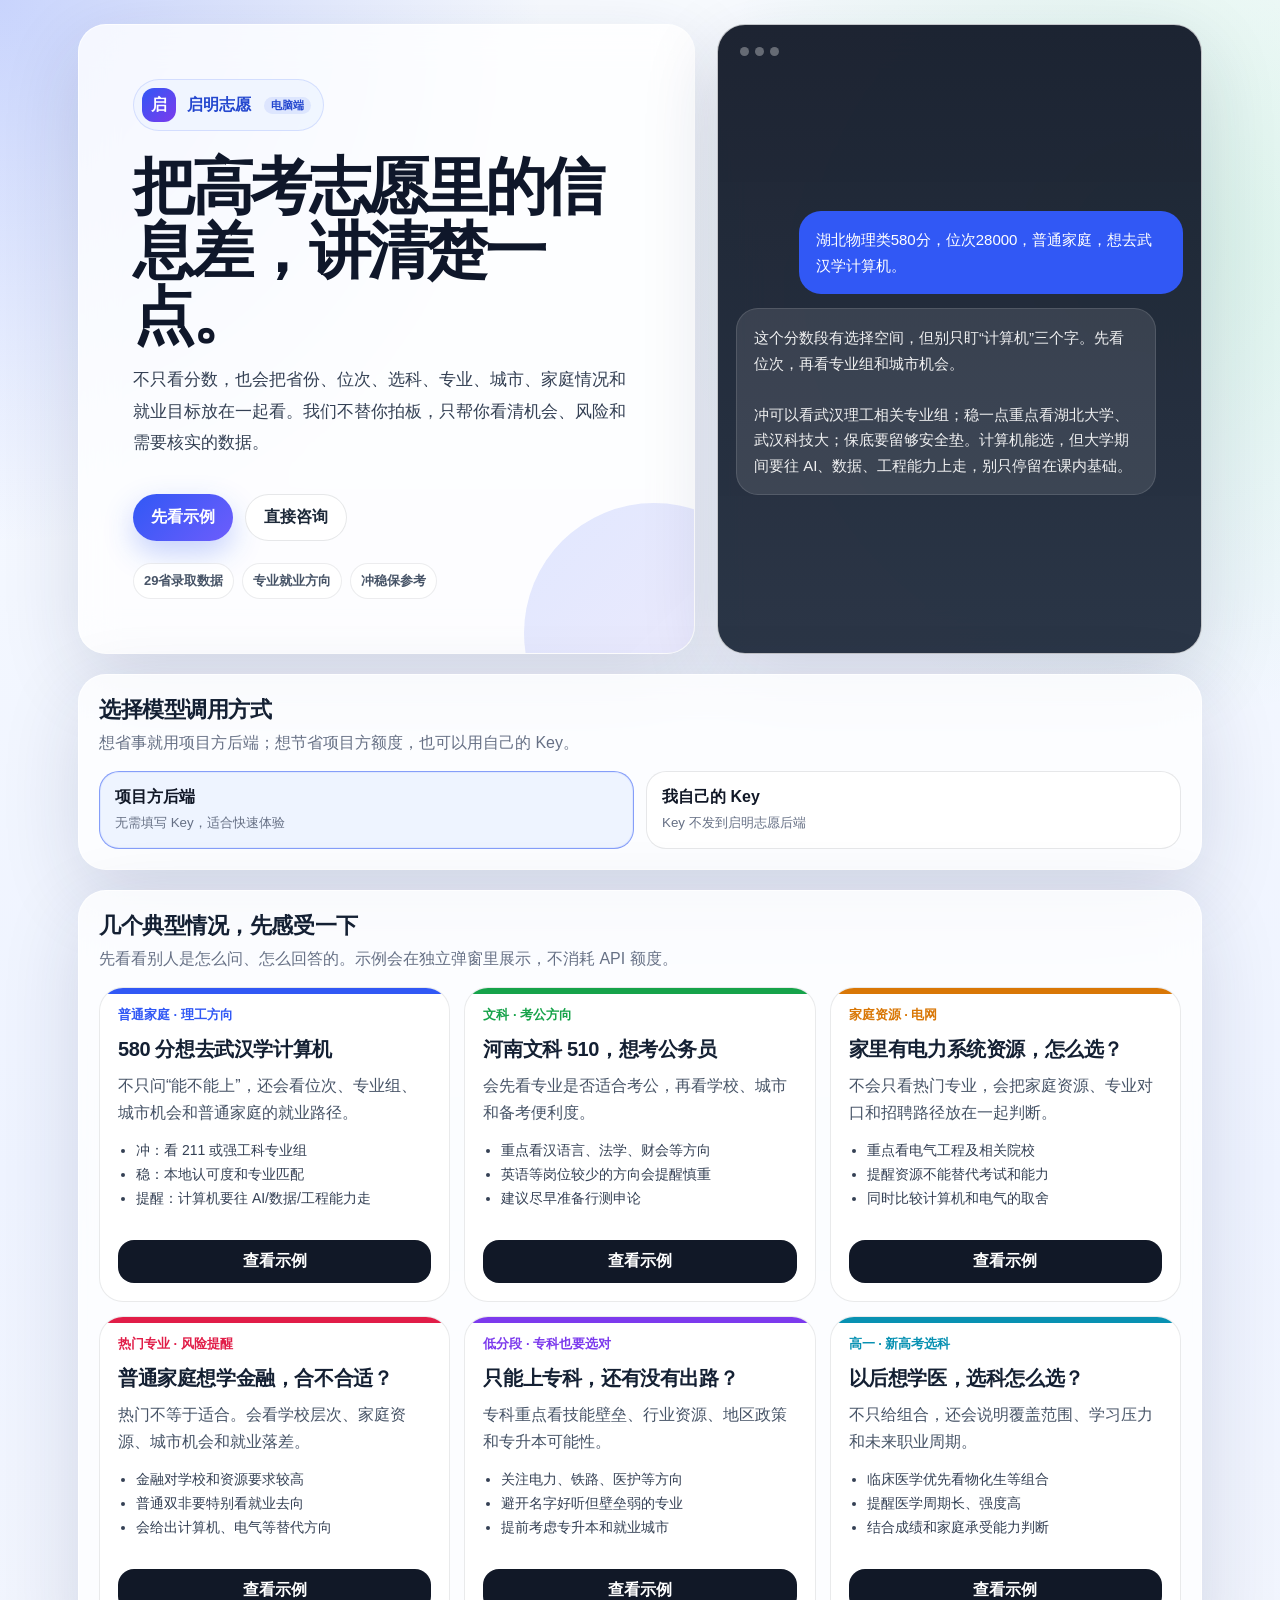
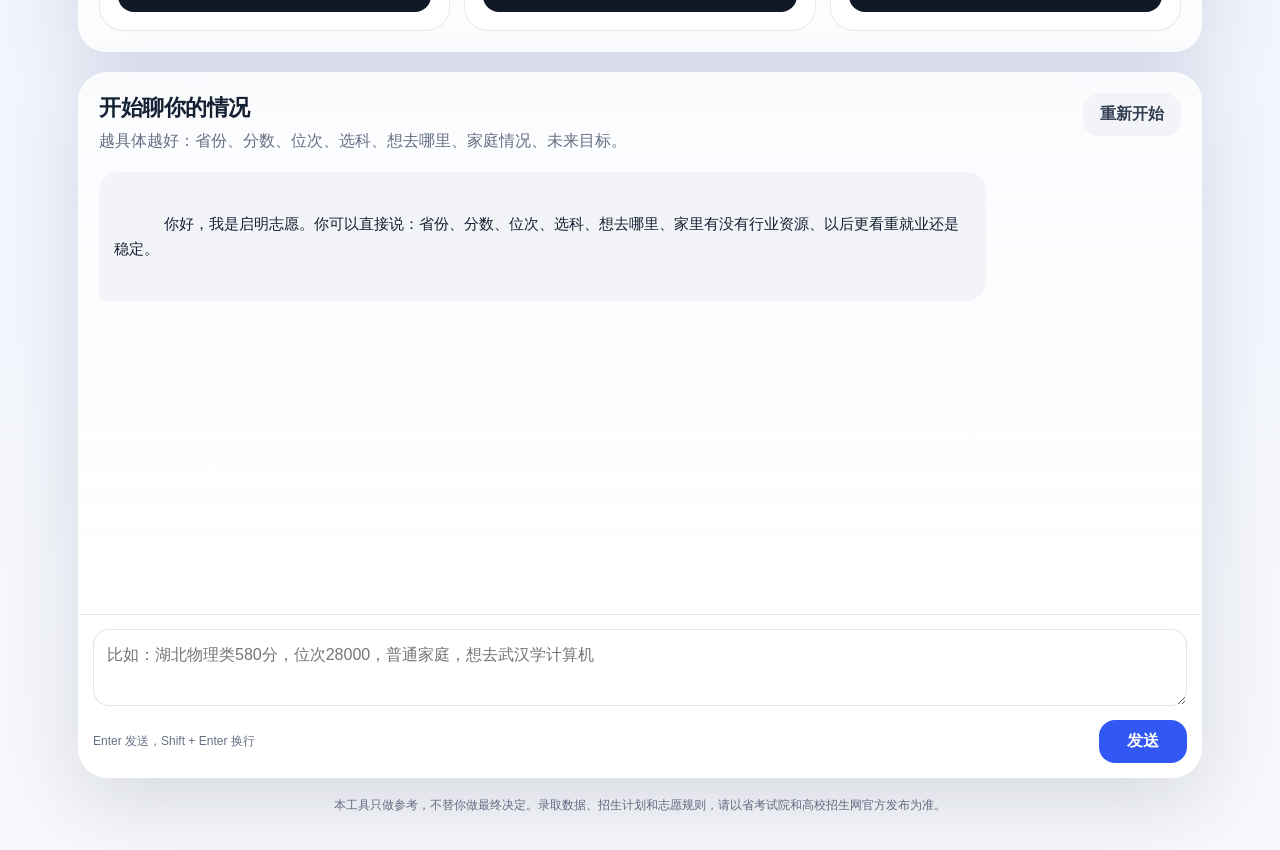
==== web/index.html @ fdda4fdd "feat: add web MVP and improve advisor UX" ====
<!doctype html>
<html lang="zh-CN">
<head>
  <meta charset="utf-8" />
  <meta name="viewport" content="width=device-width, initial-scale=1" />
  <title>启明志愿</title>
  <link rel="stylesheet" href="/web/styles.css?v=20260617-example-modal-fix" />
</head>
<body>
  <main class="page-shell">
    <section class="hero-panel">
      <div class="hero-copy-block">
        <div class="brand-mark">
          <div class="logo">启</div>
          <span>启明志愿</span>
        </div>
        <h1>把高考志愿里的信息差，讲清楚一点。</h1>
        <p class="lead">
          不只看分数，也会把省份、位次、选科、专业、城市、家庭情况和就业目标放在一起看。我们不替你拍板，只帮你看清机会、风险和需要核实的数据。
        </p>
        <div class="hero-actions">
          <a href="#cases" class="primary-link">先看示例</a>
          <a href="#chat" class="ghost-link">直接咨询</a>
        </div>
        <div class="trust-row">
          <span>29省录取数据</span>
          <span>专业就业方向</span>
          <span>冲稳保参考</span>
        </div>
      </div>

      <div class="phone-preview" aria-label="对话预览">
        <div class="phone-topbar">
          <span></span><span></span><span></span>
        </div>
        <div class="preview-chat">
          <div class="preview-user">湖北物理类580分，位次28000，普通家庭，想去武汉学计算机。</div>
          <div class="preview-assistant">
            这个分数段有选择空间，但别只盯“计算机”三个字。先看位次，再看专业组和城市机会。
            <br><br>
            冲可以看武汉理工相关专业组；稳一点重点看湖北大学、武汉科技大；保底要留够安全垫。计算机能选，但大学期间要往 AI、数据、工程能力上走，别只停留在课内基础。
          </div>
        </div>
      </div>
    </section>

    <section class="control-panel" aria-label="模型调用方式">
      <div class="panel-heading">
        <div>
          <h2>选择模型调用方式</h2>
          <p>想省事就用项目方后端；想节省项目方额度，也可以用自己的 Key。</p>
        </div>
      </div>

      <div class="mode-tabs">
        <label class="mode-option active" id="backendModeLabel">
          <input type="radio" name="mode" value="backend" checked />
          <span>项目方后端</span>
          <small>无需填写 Key，适合快速体验</small>
        </label>
        <label class="mode-option" id="byokModeLabel">
          <input type="radio" name="mode" value="byok" />
          <span>我自己的 Key</span>
          <small>Key 不发到启明志愿后端</small>
        </label>
      </div>

      <div class="byok-settings hidden" id="byokSettings">
        <div class="settings-grid">
          <label>
            <span>提供商</span>
            <select id="providerSelect"></select>
          </label>
          <label>
            <span>模型名</span>
            <input id="modelInput" autocomplete="off" placeholder="deepseek-chat" />
          </label>
          <label class="wide-field">
            <span>Base URL</span>
            <input id="baseUrlInput" autocomplete="off" placeholder="https://api.example.com/v1" />
          </label>
          <label class="wide-field">
            <span>API Key</span>
            <input id="apiKeyInput" type="password" autocomplete="off" placeholder="默认只保存在当前浏览器会话里" />
          </label>
        </div>
        <label class="remember-row">
          <input id="rememberKeyInput" type="checkbox" />
          <span>记住在本设备上（共享电脑不建议）</span>
        </label>
        <div class="settings-actions">
          <button type="button" id="testKeyButton" class="secondary-btn">测试连接</button>
          <span id="testResult" class="test-result"></span>
        </div>
        <p class="security-note">
          自带 Key 模式下，请求会从你的浏览器直接发往所选服务商。启明志愿后端不保存、不接触你的 Key；但浏览器扩展、共享电脑、XSS 或服务商 CORS 策略仍可能带来风险。
        </p>
      </div>
    </section>

    <section class="cases-section" id="cases">
      <div class="panel-heading">
        <div>
          <h2>几个典型情况，先感受一下</h2>
          <p>先看看别人是怎么问、怎么回答的。示例会在独立弹窗里展示，不消耗 API 额度。</p>
        </div>
      </div>

      <div class="case-grid" id="quickPrompts">
        <article class="case-card blue">
          <div class="case-kicker">普通家庭 · 理工方向</div>
          <h3>580 分想去武汉学计算机</h3>
          <p>不只问“能不能上”，还会看位次、专业组、城市机会和普通家庭的就业路径。</p>
          <ul>
            <li>冲：看 211 或强工科专业组</li>
            <li>稳：本地认可度和专业匹配</li>
            <li>提醒：计算机要往 AI/数据/工程能力走</li>
          </ul>
          <button type="button" data-example-key="hubeiComputer" data-prompt="湖北物理类580分，位次28000，普通家庭，想去武汉学计算机">查看示例</button>
        </article>

        <article class="case-card green">
          <div class="case-kicker">文科 · 考公方向</div>
          <h3>河南文科 510，想考公务员</h3>
          <p>会先看专业是否适合考公，再看学校、城市和备考便利度。</p>
          <ul>
            <li>重点看汉语言、法学、财会等方向</li>
            <li>英语等岗位较少的方向会提醒慎重</li>
            <li>建议尽早准备行测申论</li>
          </ul>
          <button type="button" data-example-key="henanCivilService" data-prompt="河南文科510分，家在县城，想考公务员，能去哪个学校？">查看示例</button>
        </article>

        <article class="case-card amber">
          <div class="case-kicker">家庭资源 · 电网</div>
          <h3>家里有电力系统资源，怎么选？</h3>
          <p>不会只看热门专业，会把家庭资源、专业对口和招聘路径放在一起判断。</p>
          <ul>
            <li>重点看电气工程及相关院校</li>
            <li>提醒资源不能替代考试和能力</li>
            <li>同时比较计算机和电气的取舍</li>
          </ul>
          <button type="button" data-example-key="powerGrid" data-prompt="河北物理600分，家里亲戚在电力系统，想进国家电网，怎么选学校？">查看示例</button>
        </article>

        <article class="case-card rose">
          <div class="case-kicker">热门专业 · 风险提醒</div>
          <h3>普通家庭想学金融，合不合适？</h3>
          <p>热门不等于适合。会看学校层次、家庭资源、城市机会和就业落差。</p>
          <ul>
            <li>金融对学校和资源要求较高</li>
            <li>普通双非要特别看就业去向</li>
            <li>会给出计算机、电气等替代方向</li>
          </ul>
          <button type="button" data-example-key="financeWarning" data-prompt="河南560分，普通家庭，没有金融行业资源，想学金融，怎么样？">查看示例</button>
        </article>

        <article class="case-card purple">
          <div class="case-kicker">低分段 · 专科也要选对</div>
          <h3>只能上专科，还有没有出路？</h3>
          <p>专科重点看技能壁垒、行业资源、地区政策和专升本可能性。</p>
          <ul>
            <li>关注电力、铁路、医护等方向</li>
            <li>避开名字好听但壁垒弱的专业</li>
            <li>提前考虑专升本和就业城市</li>
          </ul>
          <button type="button" data-example-key="juniorCollege" data-prompt="我只考了380分，只能上专科了，家里普通，想毕业有个稳定工作，帮我看看学什么好？">查看示例</button>
        </article>

        <article class="case-card cyan">
          <div class="case-kicker">高一 · 新高考选科</div>
          <h3>以后想学医，选科怎么选？</h3>
          <p>不只给组合，还会说明覆盖范围、学习压力和未来职业周期。</p>
          <ul>
            <li>临床医学优先看物化生等组合</li>
            <li>提醒医学周期长、强度高</li>
            <li>结合成绩和家庭承受能力判断</li>
          </ul>
          <button type="button" data-example-key="subjectMedicine" data-prompt="我现在高一，马上要选科了，以后想学医，各科成绩还行，该怎么选？">查看示例</button>
        </article>
      </div>
    </section>

    <section class="chat-card" id="chat">
      <div class="chat-heading">
        <div>
          <h2>开始聊你的情况</h2>
          <p>越具体越好：省份、分数、位次、选科、想去哪里、家庭情况、未来目标。</p>
        </div>
        <button type="button" id="resetButton" class="secondary-btn">重新开始</button>
      </div>

      <div class="messages" id="messages" aria-live="polite">
        <div class="message assistant">
          <div class="bubble">
            你好，我是启明志愿。你可以直接说：省份、分数、位次、选科、想去哪里、家里有没有行业资源、以后更看重就业还是稳定。
          </div>
        </div>
      </div>

      <form class="composer" id="composer">
        <textarea id="messageInput" rows="2" placeholder="比如：湖北物理类580分，位次28000，普通家庭，想去武汉学计算机"></textarea>
        <div class="composer-actions">
          <span>Enter 发送，Shift + Enter 换行</span>
          <button type="submit" id="sendButton">发送</button>
        </div>
      </form>
    </section>

    <footer>
      本工具只做参考，不替你做最终决定。录取数据、招生计划和志愿规则，请以省考试院和高校招生网官方发布为准。
    </footer>
  </main>

  <script src="/web/app.js?v=20260617-example-modal-center"></script>
</body>
</html>
---- web/styles.css ----
:root {
  color-scheme: light;
  --bg: #eef3ff;
  --paper: #ffffff;
  --ink: #142033;
  --muted: #667085;
  --line: rgba(15, 23, 42, 0.1);
  --primary: #3158f5;
  --primary-dark: #2447cf;
  --navy: #111827;
  --soft-blue: #eef4ff;
  --shadow: 0 24px 80px rgba(25, 38, 78, 0.14);
  --radius-xl: 28px;
  --radius-lg: 22px;
}

* { box-sizing: border-box; }
html { scroll-behavior: smooth; }
body {
  margin: 0;
  min-height: 100vh;
  color: var(--ink);
  font-family: -apple-system, BlinkMacSystemFont, "Segoe UI", "PingFang SC", "Microsoft YaHei", sans-serif;
  background:
    radial-gradient(circle at top left, rgba(49, 88, 245, 0.24), transparent 34rem),
    radial-gradient(circle at 90% 10%, rgba(34, 197, 94, 0.14), transparent 30rem),
    linear-gradient(180deg, #f8fbff 0%, var(--bg) 48%, #f7f8fb 100%);
}

button, input, select, textarea { font: inherit; }
button { cursor: pointer; }
a { color: inherit; text-decoration: none; }

.page-shell {
  width: min(100%, 1160px);
  margin: 0 auto;
  padding: 24px 18px 34px;
}

.hero-panel {
  min-height: 420px;
  display: grid;
  grid-template-columns: minmax(0, 1.12fr) minmax(320px, 0.88fr);
  gap: 22px;
  align-items: stretch;
}

.hero-copy-block,
.phone-preview,
.control-panel,
.cases-section,
.chat-card {
  background: rgba(255, 255, 255, 0.78);
  border: 1px solid rgba(255, 255, 255, 0.72);
  border-radius: var(--radius-xl);
  box-shadow: var(--shadow);
  backdrop-filter: blur(18px);
}

.hero-copy-block {
  padding: clamp(26px, 5vw, 54px);
  display: flex;
  flex-direction: column;
  justify-content: center;
  overflow: hidden;
  position: relative;
}

.hero-copy-block::after {
  content: "";
  position: absolute;
  width: 260px;
  height: 260px;
  right: -90px;
  bottom: -110px;
  border-radius: 50%;
  background: linear-gradient(135deg, rgba(49, 88, 245, 0.14), rgba(124, 58, 237, 0.09));
}

.brand-mark {
  display: inline-flex;
  align-items: center;
  gap: 11px;
  width: fit-content;
  padding: 8px 12px 8px 8px;
  border: 1px solid rgba(49, 88, 245, 0.15);
  border-radius: 999px;
  color: #2447cf;
  background: rgba(238, 244, 255, 0.8);
  font-weight: 800;
}

.logo {
  width: 34px;
  height: 34px;
  border-radius: 12px;
  display: grid;
  place-items: center;
  background: linear-gradient(135deg, #3158f5, #7c3aed);
  color: #fff;
  font-weight: 900;
}

h1, h2, h3, p { margin-top: 0; }
h1 {
  position: relative;
  z-index: 1;
  margin: 24px 0 16px;
  font-size: clamp(36px, 6vw, 62px);
  line-height: 1.04;
  letter-spacing: -0.055em;
  color: #0f172a;
}

.lead {
  position: relative;
  z-index: 1;
  max-width: 680px;
  color: #344054;
  font-size: 17px;
  line-height: 1.85;
}

.hero-actions { position: relative; z-index: 1; display: flex; gap: 12px; flex-wrap: wrap; margin-top: 18px; }
.primary-link, .ghost-link {
  display: inline-flex;
  align-items: center;
  justify-content: center;
  border-radius: 999px;
  padding: 12px 18px;
  font-weight: 800;
}
.primary-link { color: #fff; background: linear-gradient(135deg, var(--primary), #6d5dfc); box-shadow: 0 12px 30px rgba(49, 88, 245, 0.28); }
.ghost-link { color: #1d2939; background: #fff; border: 1px solid var(--line); }

.trust-row { position: relative; z-index: 1; display: flex; gap: 8px; flex-wrap: wrap; margin-top: 22px; }
.trust-row span {
  padding: 8px 10px;
  border-radius: 999px;
  background: rgba(255,255,255,0.72);
  border: 1px solid rgba(15, 23, 42, 0.08);
  color: #475467;
  font-size: 13px;
  font-weight: 700;
}

.phone-preview {
  padding: 18px;
  background: linear-gradient(180deg, rgba(17, 24, 39, 0.95), rgba(30, 41, 59, 0.94));
  color: #fff;
  display: flex;
  flex-direction: column;
}
.phone-topbar { display: flex; gap: 6px; padding: 4px 4px 16px; }
.phone-topbar span { width: 9px; height: 9px; border-radius: 50%; background: rgba(255,255,255,0.32); }
.preview-chat { display: flex; flex-direction: column; gap: 14px; justify-content: center; flex: 1; }
.preview-user, .preview-assistant { border-radius: 22px; padding: 16px 17px; line-height: 1.7; font-size: 15px; }
.preview-user { align-self: flex-end; max-width: 86%; background: #3158f5; }
.preview-assistant { align-self: flex-start; max-width: 94%; background: rgba(255,255,255,0.1); border: 1px solid rgba(255,255,255,0.12); color: rgba(255,255,255,0.92); }

.control-panel, .cases-section, .chat-card { margin-top: 20px; padding: 20px; }
.panel-heading, .chat-heading { display: flex; align-items: flex-start; justify-content: space-between; gap: 16px; margin-bottom: 16px; }
.panel-heading h2, .chat-heading h2 { margin: 0 0 5px; font-size: 22px; letter-spacing: -0.02em; }
.panel-heading p, .chat-heading p { margin: 0; color: var(--muted); line-height: 1.6; }

.mode-tabs { display: grid; grid-template-columns: 1fr 1fr; gap: 12px; }
.mode-option {
  border: 1px solid var(--line);
  border-radius: 20px;
  padding: 15px;
  display: flex;
  flex-direction: column;
  gap: 5px;
  background: rgba(255,255,255,0.78);
  transition: transform .18s ease, border-color .18s ease, background .18s ease;
}
.mode-option:hover { transform: translateY(-1px); }
.mode-option input { display: none; }
.mode-option span { font-weight: 900; color: #111827; }
.mode-option small { color: var(--muted); line-height: 1.45; }
.mode-option.active { border-color: rgba(49, 88, 245, 0.55); background: #eef4ff; box-shadow: inset 0 0 0 1px rgba(49, 88, 245, 0.08); }

.byok-settings { margin-top: 16px; display: grid; gap: 12px; }
.hidden { display: none !important; }
.settings-grid { display: grid; grid-template-columns: 1fr 1fr; gap: 12px; }
.wide-field { grid-column: 1 / -1; }
.byok-settings label:not(.remember-row) { display: grid; gap: 7px; color: #344054; font-size: 14px; font-weight: 800; }

input, select, textarea {
  width: 100%;
  border: 1px solid rgba(15, 23, 42, 0.11);
  border-radius: 16px;
  padding: 12px 13px;
  background: rgba(255,255,255,0.92);
  color: var(--ink);
  outline: none;
}
input:focus, select:focus, textarea:focus { border-color: var(--primary); box-shadow: 0 0 0 4px rgba(49, 88, 245, 0.12); }
.remember-row { display: flex; align-items: center; gap: 8px; color: var(--muted); font-size: 13px; }
.remember-row input { width: auto; }
.settings-actions { display: flex; gap: 10px; align-items: center; flex-wrap: wrap; }
.test-result, .security-note { color: var(--muted); font-size: 13px; line-height: 1.6; }
.security-note { margin: 0; }

.case-grid { display: grid; grid-template-columns: repeat(3, minmax(0, 1fr)); gap: 14px; }
.case-card {
  min-height: 315px;
  display: flex;
  flex-direction: column;
  border: 1px solid rgba(15, 23, 42, 0.09);
  border-radius: 24px;
  padding: 18px;
  background: #fff;
  overflow: hidden;
  position: relative;
  transition: transform .18s ease, box-shadow .18s ease;
}
.case-card::before {
  content: "";
  position: absolute;
  inset: 0 0 auto 0;
  height: 6px;
  background: var(--accent, #3158f5);
}
.case-card:hover { transform: translateY(-3px); box-shadow: 0 18px 42px rgba(15, 23, 42, 0.11); }
.case-kicker { color: var(--accent, #3158f5); font-size: 13px; font-weight: 900; margin-bottom: 12px; }
.case-card h3 { margin: 0 0 10px; font-size: 20px; letter-spacing: -0.02em; }
.case-card p { color: #475467; line-height: 1.65; margin-bottom: 12px; }
.case-card ul { margin: 0 0 18px; padding-left: 18px; color: #344054; line-height: 1.72; font-size: 14px; }
.case-card button { margin-top: auto; border: 0; border-radius: 16px; padding: 11px 13px; background: #111827; color: #fff; font-weight: 900; }
body.modal-open { overflow: hidden; }
.example-modal {
  position: fixed;
  inset: 0;
  z-index: 1000;
  display: grid;
  place-items: center;
  padding: 20px;
}
.example-modal.hidden { display: none; }
.example-modal-backdrop {
  position: absolute;
  inset: 0;
  background: rgba(15, 23, 42, 0.48);
  backdrop-filter: blur(10px);
}
.example-modal-card {
  position: relative;
  z-index: 1;
  width: min(920px, 100%);
  max-height: min(86vh, 820px);
  display: grid;
  grid-template-rows: auto minmax(0, 1fr) auto;
  overflow: hidden;
  border-radius: 30px;
  background: #f8fbff;
  box-shadow: 0 32px 100px rgba(15, 23, 42, 0.28);
  border: 1px solid rgba(255, 255, 255, 0.72);
}
.example-modal-header {
  display: flex;
  align-items: flex-start;
  justify-content: space-between;
  gap: 18px;
  padding: 24px 26px 18px;
  background:
    radial-gradient(circle at 12% 0%, rgba(49, 88, 245, 0.16), transparent 20rem),
    #ffffff;
  border-bottom: 1px solid rgba(15, 23, 42, 0.08);
}
.example-modal-kicker,
.example-section-label {
  color: #3158f5;
  font-size: 13px;
  font-weight: 900;
}
.example-modal-header h2 {
  margin: 7px 0 8px;
  color: #0f172a;
  font-size: clamp(24px, 4vw, 34px);
  letter-spacing: -0.035em;
}
.example-modal-header p { margin: 0; color: var(--muted); line-height: 1.65; }
.example-close-btn {
  flex: 0 0 auto;
  width: 40px;
  height: 40px;
  border: 0;
  border-radius: 999px;
  background: #f2f4f7;
  color: #344054;
  font-size: 24px;
  line-height: 1;
  font-weight: 700;
}
.example-modal-body {
  overflow-y: auto;
  padding: 20px 26px 24px;
}
.example-question-card,
.example-answer-card {
  border: 1px solid rgba(15, 23, 42, 0.08);
  border-radius: 22px;
  background: #ffffff;
  box-shadow: 0 12px 30px rgba(15, 23, 42, 0.06);
}
.example-question-card { padding: 18px; margin-bottom: 16px; }
.example-answer-card { padding: 18px; }
.example-section-label { margin-bottom: 10px; }
.example-question-text {
  padding: 15px 16px;
  border-radius: 18px;
  background: linear-gradient(135deg, #3158f5, #5b6df8);
  color: #fff;
  font-size: 16px;
  line-height: 1.75;
  font-weight: 700;
}
.example-answer-wrap { display: grid; gap: 12px; }
.example-answer-block {
  padding: 14px 15px;
  border-radius: 18px;
  background: #f8fafc;
  border: 1px solid rgba(15, 23, 42, 0.06);
}
.example-answer-line {
  margin: 0;
  color: #344054;
  font-size: 15px;
  line-height: 1.82;
  white-space: pre-wrap;
}
.example-answer-line + .example-answer-line { margin-top: 8px; }
.example-answer-line.highlighted {
  display: flex;
  gap: 10px;
  align-items: flex-start;
}
.example-answer-tag {
  flex: 0 0 auto;
  padding: 3px 8px;
  border-radius: 999px;
  background: #eef4ff;
  color: #2447cf;
  font-size: 12px;
  line-height: 1.4;
  font-weight: 900;
}
.example-answer-text { min-width: 0; }
.example-modal-footer {
  display: flex;
  justify-content: flex-end;
  gap: 10px;
  padding: 16px 26px 22px;
  background: rgba(255, 255, 255, 0.94);
  border-top: 1px solid rgba(15, 23, 42, 0.08);
}
.example-secondary-btn,
.example-primary-btn {
  border: 0;
  border-radius: 16px;
  padding: 12px 16px;
  font-weight: 900;
}
.example-secondary-btn { background: #f2f4f7; color: #344054; }
.example-primary-btn { background: #3158f5; color: #fff; box-shadow: 0 12px 26px rgba(49, 88, 245, 0.24); }

body.device-mobile .example-modal { place-items: center; padding: 12px; }
body.device-mobile .example-modal-card {
  width: min(100%, 520px);
  max-height: calc(100dvh - 24px);
  border-radius: 24px;
}
body.device-mobile .example-modal-header { padding: 18px 16px 14px; }
body.device-mobile .example-modal-body { padding: 14px 12px 16px; }
body.device-mobile .example-question-card,
body.device-mobile .example-answer-card { border-radius: 20px; padding: 14px; }
body.device-mobile .example-question-text { font-size: 15px; }
body.device-mobile .example-answer-block { padding: 12px; }
body.device-mobile .example-answer-line { font-size: 14px; line-height: 1.78; }
body.device-mobile .example-modal-footer {
  display: grid;
  grid-template-columns: 1fr;
  padding: 12px 14px calc(12px + env(safe-area-inset-bottom));
}
body.device-mobile .example-secondary-btn { order: 2; }
body.device-mobile .example-primary-btn { order: 1; }

.case-card.blue { --accent: #3158f5; }
.case-card.green { --accent: #16a34a; }
.case-card.amber { --accent: #d97706; }
.case-card.rose { --accent: #e11d48; }
.case-card.purple { --accent: #7c3aed; }
.case-card.cyan { --accent: #0891b2; }

.chat-card { padding: 0; overflow: hidden; }
.chat-heading { padding: 20px 20px 0; margin-bottom: 0; }
.messages {
  min-height: 460px;
  max-height: min(66vh, 720px);
  overflow-y: auto;
  padding: 18px 20px 20px;
  display: flex;
  flex-direction: column;
  gap: 13px;
}
.message { display: flex; }
.message.user { justify-content: flex-end; }
.message.assistant { justify-content: flex-start; }
.bubble {
  max-width: 82%;
  border-radius: 20px;
  padding: 13px 15px;
  line-height: 1.72;
  white-space: pre-wrap;
  word-break: break-word;
  font-size: 15px;
}
.message.assistant .bubble { background: #f2f4f7; color: var(--ink); border-bottom-left-radius: 7px; }
.message.user .bubble { background: linear-gradient(135deg, #3158f5, #5b6df8); color: #fff; border-bottom-right-radius: 7px; }
.message.error .bubble { background: #fff1f2; color: #be123c; }
.message.loading .bubble { color: var(--muted); }

.composer { border-top: 1px solid var(--line); background: rgba(255,255,255,0.92); padding: 14px; }
textarea { min-height: 58px; max-height: 168px; resize: vertical; line-height: 1.6; }
.composer-actions { display: flex; justify-content: space-between; align-items: center; gap: 10px; margin-top: 10px; }
.composer-actions span { color: var(--muted); font-size: 12px; }
button[type="submit"], .secondary-btn {
  border: 0;
  border-radius: 16px;
  padding: 11px 17px;
  font-weight: 900;
}
button[type="submit"] { background: var(--primary); color: #fff; min-width: 88px; }
button[type="submit"]:hover { background: var(--primary-dark); }
.secondary-btn { background: #f2f4f7; color: #344054; }
button:disabled { opacity: 0.6; cursor: not-allowed; }
.message.local-example .bubble { background: #eef4ff; border: 1px solid rgba(49, 88, 245, 0.12); }

body.device-desktop .brand-mark::after,
body.device-mobile .brand-mark::after {
  margin-left: 2px;
  padding: 3px 7px;
  border-radius: 999px;
  font-size: 11px;
  line-height: 1;
  background: rgba(49, 88, 245, 0.1);
  color: #2447cf;
}
body.device-desktop .brand-mark::after { content: "电脑端"; }
body.device-mobile .brand-mark::after { content: "手机端"; }

body.device-desktop .chat-card { border-radius: 30px; }
body.device-desktop .messages { background: linear-gradient(180deg, rgba(248, 251, 255, 0.72), rgba(255, 255, 255, 0.92)); }

footer { max-width: 720px; margin: 18px auto 0; color: var(--muted); font-size: 12px; line-height: 1.65; text-align: center; }

@media (max-width: 920px) {
  .hero-panel { grid-template-columns: 1fr; }
  .case-grid { grid-template-columns: repeat(2, minmax(0, 1fr)); }
}

@media (max-width: 620px) {
  .page-shell { padding: 12px 10px 22px; }
  .hero-copy-block, .control-panel, .cases-section { padding: 18px; border-radius: 24px; }
  .phone-preview { display: none; }
  h1 { font-size: 36px; }
  .lead { font-size: 15px; line-height: 1.75; }
  .mode-tabs, .settings-grid, .case-grid { grid-template-columns: 1fr; }
  .panel-heading, .chat-heading { flex-direction: column; align-items: stretch; }
  .case-card { min-height: auto; }
  .messages { min-height: 390px; max-height: 58vh; padding: 16px 14px; }
  .bubble { max-width: 94%; font-size: 15px; }
  .composer-actions { align-items: stretch; }
  .composer-actions span { display: none; }
  .composer-actions button { flex: 1; }
}

body.device-mobile {
  background:
    radial-gradient(circle at 20% 0%, rgba(49, 88, 245, 0.2), transparent 24rem),
    linear-gradient(180deg, #f8fbff 0%, #eef3ff 100%);
}
body.device-mobile .page-shell { max-width: 480px; padding: 10px 10px 20px; }
body.device-mobile .hero-panel { display: block; min-height: auto; }
body.device-mobile .hero-copy-block,
body.device-mobile .control-panel,
body.device-mobile .cases-section,
body.device-mobile .chat-card { border-radius: 22px; box-shadow: 0 16px 44px rgba(25, 38, 78, 0.12); }
body.device-mobile .hero-copy-block { padding: 20px; }
body.device-mobile .phone-preview { display: none; }
body.device-mobile h1 { margin-top: 18px; font-size: 34px; line-height: 1.08; }
body.device-mobile .lead { font-size: 15px; line-height: 1.75; }
body.device-mobile .trust-row span { font-size: 12px; }
body.device-mobile .mode-tabs,
body.device-mobile .settings-grid,
body.device-mobile .case-grid { grid-template-columns: 1fr; }
body.device-mobile .control-panel,
body.device-mobile .cases-section { padding: 16px; }
body.device-mobile .panel-heading,
body.device-mobile .chat-heading { flex-direction: column; align-items: stretch; }
body.device-mobile .case-card { min-height: auto; padding: 16px; }
body.device-mobile .chat-heading { padding: 16px 16px 0; }
body.device-mobile .messages { min-height: 380px; max-height: 58vh; padding: 16px 12px; }
body.device-mobile .bubble { max-width: 94%; font-size: 15px; }
body.device-mobile .composer { position: sticky; bottom: 0; padding: 12px; }
body.device-mobile .composer-actions { align-items: stretch; }
body.device-mobile .composer-actions span { display: none; }
body.device-mobile .composer-actions button { flex: 1; }
body.device-mobile footer { padding: 0 8px; }
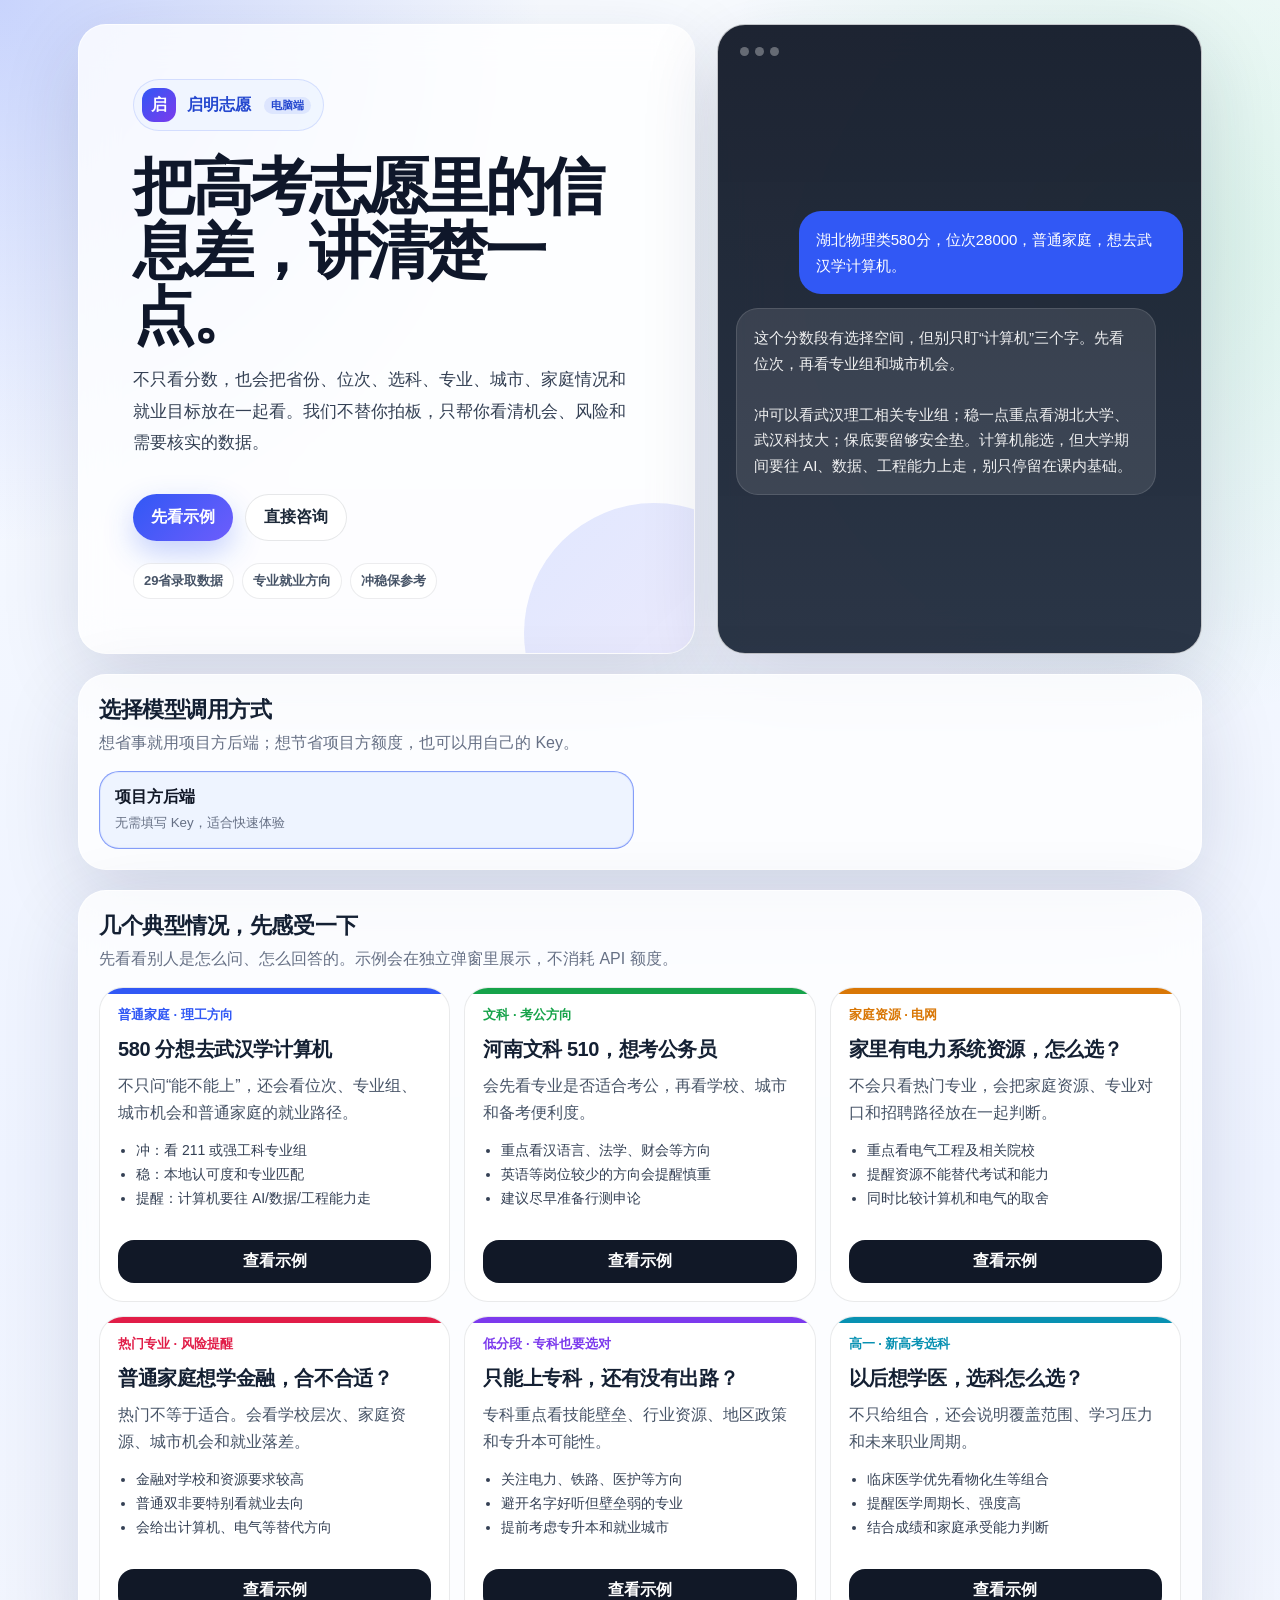
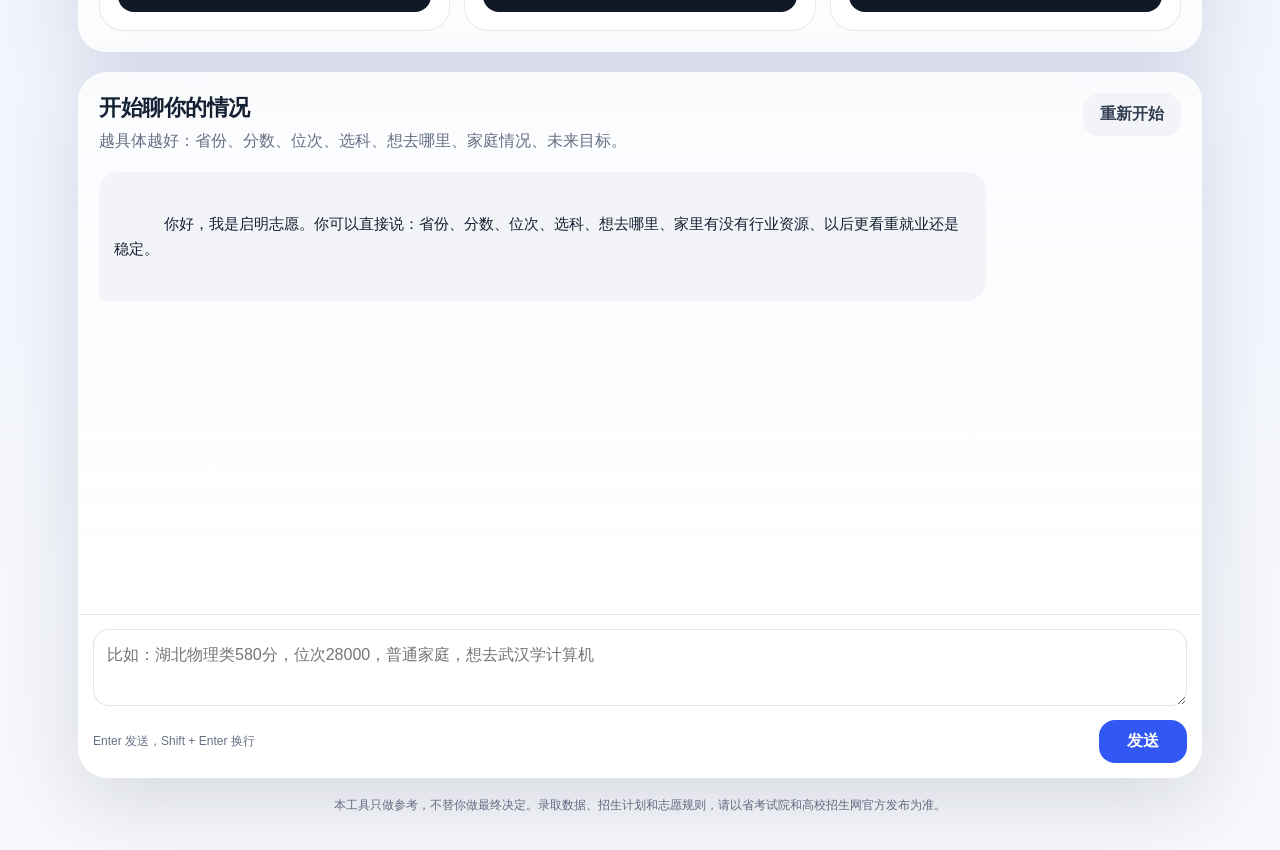
==== commit d40ff9b1: "feat: improve scalability and transparent progress UI" ====
--- a/web/index.html
+++ b/web/index.html
@@ -4,7 +4,7 @@
   <meta charset="utf-8" />
   <meta name="viewport" content="width=device-width, initial-scale=1" />
   <title>启明志愿</title>
-  <link rel="stylesheet" href="/web/styles.css?v=20260617-example-modal-fix" />
+  <link rel="stylesheet" href="/web/styles.css?v=20260618-progress-toggle-fix" />
 </head>
 <body>
   <main class="page-shell">
@@ -212,6 +212,6 @@
     </footer>
   </main>
 
-  <script src="/web/app.js?v=20260617-example-modal-center"></script>
+  <script src="/web/app.js?v=20260618-progress-toggle-fix"></script>
 </body>
 </html>
--- a/web/styles.css
+++ b/web/styles.css
@@ -418,6 +418,70 @@
 }
 .message.assistant .bubble { background: #f2f4f7; color: var(--ink); border-bottom-left-radius: 7px; }
 .message.user .bubble { background: linear-gradient(135deg, #3158f5, #5b6df8); color: #fff; border-bottom-right-radius: 7px; }
+.bubble strong { color: #102a83; font-weight: 900; }
+.process .process-bubble {
+  width: min(92%, 560px);
+  background: #ffffff;
+  border: 1px solid rgba(49, 88, 245, 0.14);
+  box-shadow: 0 12px 32px rgba(15, 23, 42, 0.08);
+}
+.process-header { display: flex; align-items: center; justify-content: space-between; gap: 12px; margin-bottom: 10px; }
+.process-title { color: #1d2939; font-weight: 900; }
+.process-toggle-btn {
+  border: 0;
+  border-radius: 999px;
+  padding: 6px 10px;
+  background: #eef4ff;
+  color: #2447cf;
+  font-size: 12px;
+  font-weight: 900;
+}
+.message.process.collapsed .process-list { display: none; }
+.message.process.collapsed .process-actions { margin-top: 0; }
+.process-list { display: grid; gap: 9px; }
+.process-step { display: grid; grid-template-columns: 16px 1fr; gap: 9px; align-items: flex-start; }
+.process-dot {
+  width: 10px;
+  height: 10px;
+  margin-top: 7px;
+  border-radius: 999px;
+  background: #98a2b3;
+}
+.process-step.done .process-dot { background: #16a34a; }
+.process-step.running .process-dot {
+  background: #3158f5;
+  box-shadow: 0 0 0 5px rgba(49, 88, 245, 0.12);
+  animation: processPulse 1.1s ease-in-out infinite;
+}
+.process-step.skipped .process-dot { background: #cbd5e1; }
+.process-step.error .process-dot { background: #e11d48; }
+.process-step strong { display: block; color: #1d2939; font-size: 14px; }
+.process-step small { display: block; margin-top: 2px; color: var(--muted); font-size: 12px; line-height: 1.55; }
+.process-detail-list {
+  margin: 7px 0 0;
+  padding-left: 17px;
+  color: #475467;
+  font-size: 12px;
+  line-height: 1.6;
+}
+.process-detail-list li + li { margin-top: 3px; }
+.message.process.done .process-title { color: #16a34a; }
+.message.process.done .process-step.running .process-dot,
+.message.process.collapsed .process-step.running .process-dot { animation: none; box-shadow: none; }
+.message.process.failed .process-title { color: #be123c; }
+.process-actions { display: flex; justify-content: flex-end; margin-top: 12px; }
+.process-retry-btn {
+  border: 0;
+  border-radius: 14px;
+  padding: 9px 13px;
+  background: #3158f5;
+  color: #fff;
+  font-weight: 900;
+}
+@keyframes processPulse {
+  0%, 100% { transform: scale(1); box-shadow: 0 0 0 4px rgba(49, 88, 245, 0.10); }
+  50% { transform: scale(1.18); box-shadow: 0 0 0 8px rgba(49, 88, 245, 0.18); }
+}
 .message.error .bubble { background: #fff1f2; color: #be123c; }
 .message.loading .bubble { color: var(--muted); }
 
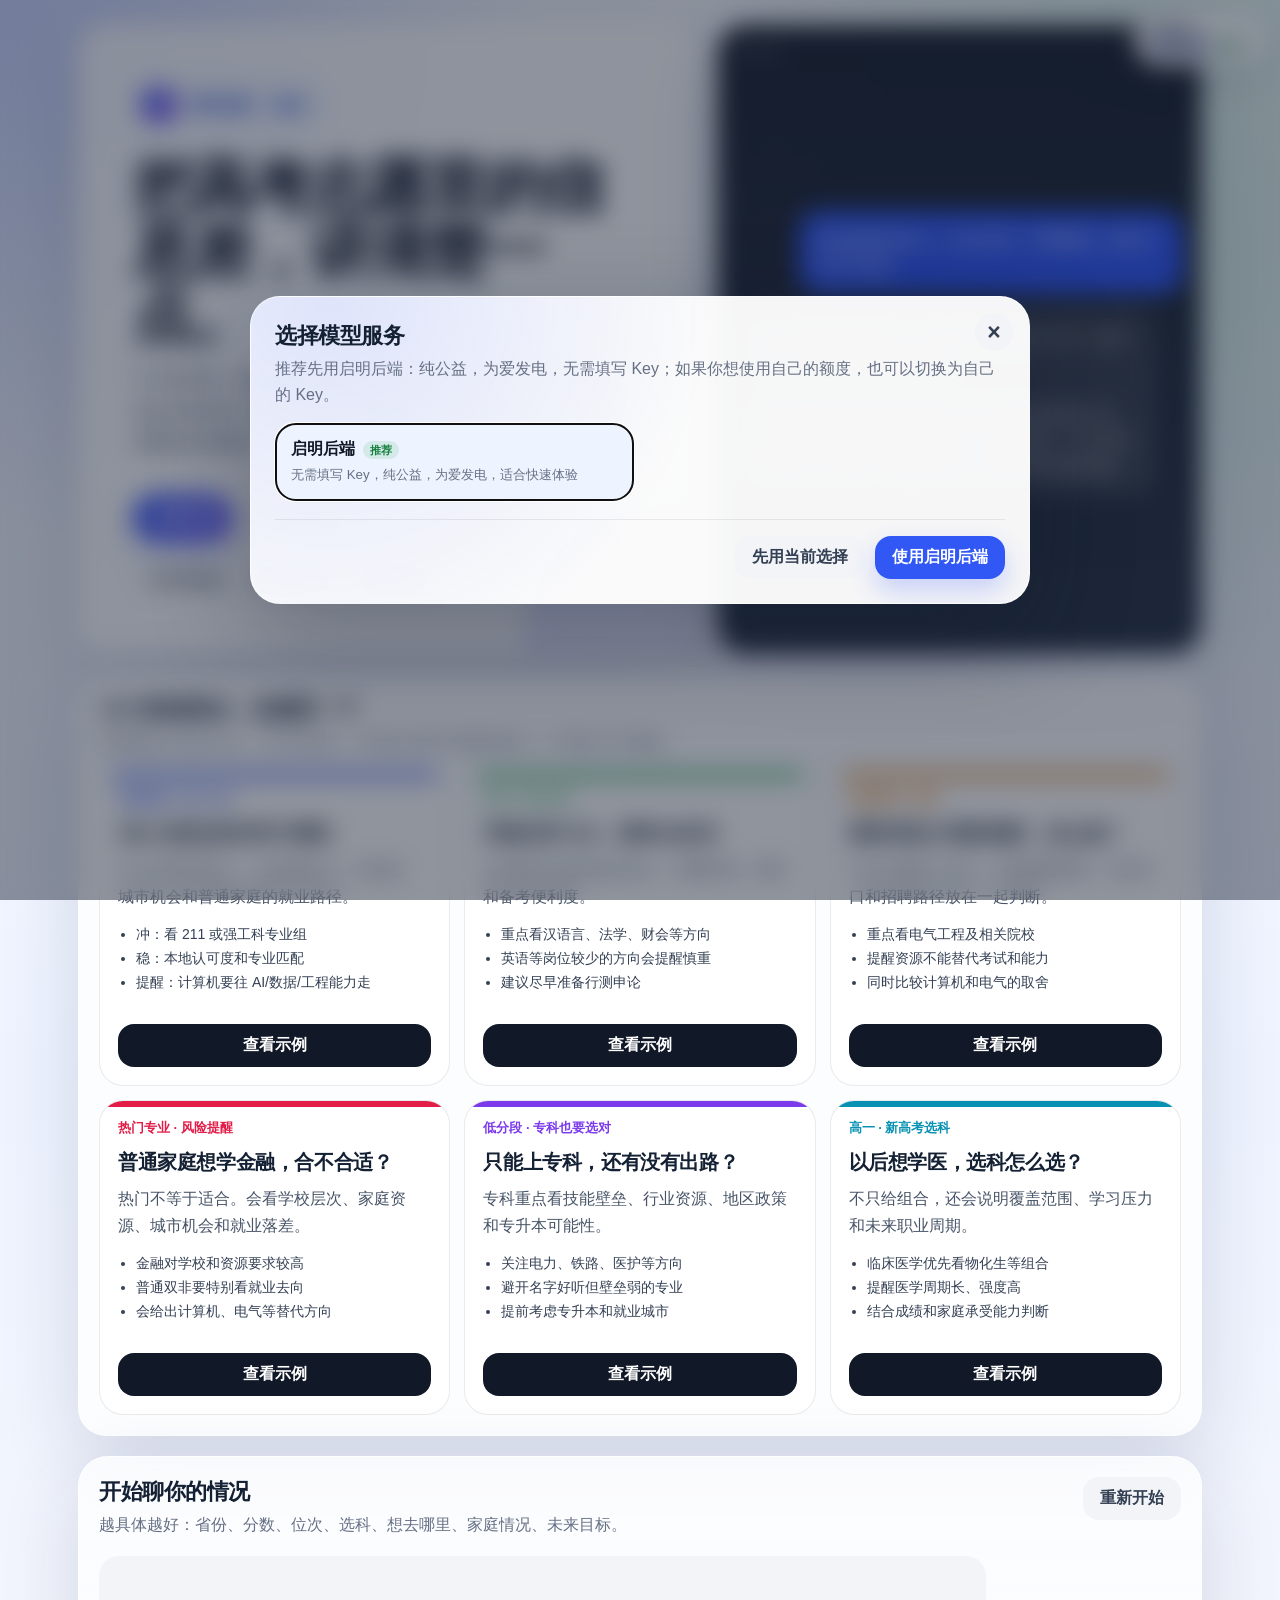
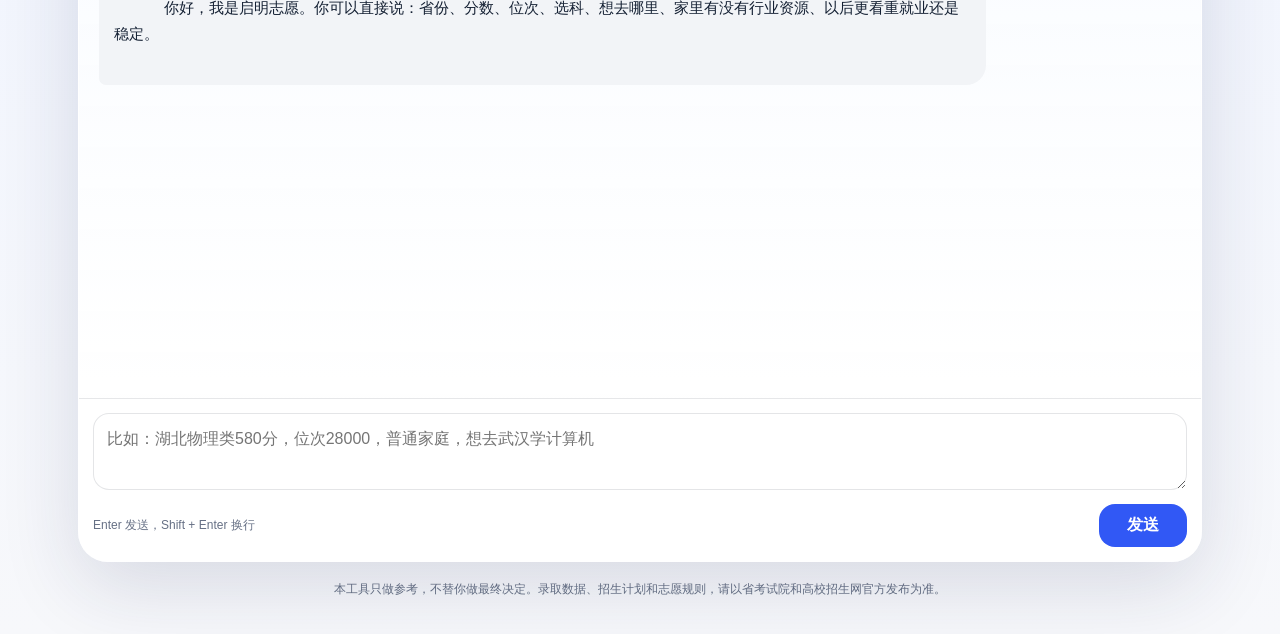
==== commit c89c2e44: "feat: improve mode selection and data relevance" ====
--- a/web/index.html
+++ b/web/index.html
@@ -4,9 +4,13 @@
   <meta charset="utf-8" />
   <meta name="viewport" content="width=device-width, initial-scale=1" />
   <title>启明志愿</title>
-  <link rel="stylesheet" href="/web/styles.css?v=20260618-progress-toggle-fix" />
+  <link rel="stylesheet" href="/web/styles.css?v=20260618-mode-layer" />
 </head>
 <body>
+  <button type="button" class="mode-entry-button" id="modeEntryButton" aria-haspopup="dialog" aria-controls="modeLayer">
+    <span class="mode-entry-kicker">模型服务</span>
+    <span class="mode-entry-main">启明后端</span>
+  </button>
   <main class="page-shell">
     <section class="hero-panel">
       <div class="hero-copy-block">
@@ -44,57 +48,66 @@
       </div>
     </section>
 
-    <section class="control-panel" aria-label="模型调用方式">
-      <div class="panel-heading">
-        <div>
-          <h2>选择模型调用方式</h2>
-          <p>想省事就用项目方后端；想节省项目方额度，也可以用自己的 Key。</p>
-        </div>
-      </div>
-
-      <div class="mode-tabs">
-        <label class="mode-option active" id="backendModeLabel">
-          <input type="radio" name="mode" value="backend" checked />
-          <span>项目方后端</span>
-          <small>无需填写 Key，适合快速体验</small>
-        </label>
-        <label class="mode-option" id="byokModeLabel">
-          <input type="radio" name="mode" value="byok" />
-          <span>我自己的 Key</span>
-          <small>Key 不发到启明志愿后端</small>
-        </label>
-      </div>
-
-      <div class="byok-settings hidden" id="byokSettings">
-        <div class="settings-grid">
-          <label>
-            <span>提供商</span>
-            <select id="providerSelect"></select>
+    <section class="control-panel mode-layer hidden" id="modeLayer" role="dialog" aria-modal="true" aria-labelledby="modeLayerTitle" aria-describedby="modeLayerDesc" aria-hidden="true">
+      <div class="mode-layer-backdrop" data-close-mode="true"></div>
+      <div class="mode-layer-card">
+        <button type="button" class="mode-layer-close" id="modeLayerClose" aria-label="关闭模型服务选择">×</button>
+        <div class="panel-heading">
+          <div>
+            <h2 id="modeLayerTitle">选择模型服务</h2>
+            <p id="modeLayerDesc">推荐先用启明后端：纯公益，为爱发电，无需填写 Key；如果你想使用自己的额度，也可以切换为自己的 Key。</p>
+          </div>
+        </div>
+
+        <div class="mode-tabs">
+          <label class="mode-option active" id="backendModeLabel">
+            <input type="radio" name="mode" value="backend" checked />
+            <span class="mode-option-title">启明后端 <em class="mode-badge">推荐</em></span>
+            <small>无需填写 Key，纯公益，为爱发电，适合快速体验</small>
           </label>
-          <label>
-            <span>模型名</span>
-            <input id="modelInput" autocomplete="off" placeholder="deepseek-chat" />
+          <label class="mode-option" id="byokModeLabel">
+            <input type="radio" name="mode" value="byok" />
+            <span class="mode-option-title">我自己的 Key</span>
+            <small>Key 不发到启明志愿后端，使用你自己的模型额度</small>
           </label>
-          <label class="wide-field">
-            <span>Base URL</span>
-            <input id="baseUrlInput" autocomplete="off" placeholder="https://api.example.com/v1" />
+        </div>
+
+        <div class="byok-settings hidden" id="byokSettings">
+          <div class="settings-grid">
+            <label>
+              <span>提供商</span>
+              <select id="providerSelect"></select>
+            </label>
+            <label>
+              <span>模型名</span>
+              <input id="modelInput" autocomplete="off" placeholder="deepseek-chat" />
+            </label>
+            <label class="wide-field">
+              <span>Base URL</span>
+              <input id="baseUrlInput" autocomplete="off" placeholder="https://api.example.com/v1" />
+            </label>
+            <label class="wide-field">
+              <span>API Key</span>
+              <input id="apiKeyInput" type="password" autocomplete="off" placeholder="默认只保存在当前浏览器会话里" />
+            </label>
+          </div>
+          <label class="remember-row">
+            <input id="rememberKeyInput" type="checkbox" />
+            <span>记住在本设备上（共享电脑不建议）</span>
           </label>
-          <label class="wide-field">
-            <span>API Key</span>
-            <input id="apiKeyInput" type="password" autocomplete="off" placeholder="默认只保存在当前浏览器会话里" />
-          </label>
-        </div>
-        <label class="remember-row">
-          <input id="rememberKeyInput" type="checkbox" />
-          <span>记住在本设备上（共享电脑不建议）</span>
-        </label>
-        <div class="settings-actions">
-          <button type="button" id="testKeyButton" class="secondary-btn">测试连接</button>
-          <span id="testResult" class="test-result"></span>
-        </div>
-        <p class="security-note">
-          自带 Key 模式下，请求会从你的浏览器直接发往所选服务商。启明志愿后端不保存、不接触你的 Key；但浏览器扩展、共享电脑、XSS 或服务商 CORS 策略仍可能带来风险。
-        </p>
+          <div class="settings-actions">
+            <button type="button" id="testKeyButton" class="secondary-btn">测试连接</button>
+            <span id="testResult" class="test-result"></span>
+          </div>
+          <p class="security-note">
+            自带 Key 模式下，请求会从你的浏览器直接发往所选服务商。启明志愿后端不保存、不接触你的 Key；但浏览器扩展、共享电脑、XSS 或服务商 CORS 策略仍可能带来风险。
+          </p>
+        </div>
+
+        <div class="mode-layer-footer">
+          <button type="button" class="secondary-btn" data-close-mode="true">先用当前选择</button>
+          <button type="button" class="primary-btn" id="modeConfirmButton">使用启明后端</button>
+        </div>
       </div>
     </section>
 
@@ -212,6 +225,6 @@
     </footer>
   </main>
 
-  <script src="/web/app.js?v=20260618-progress-toggle-fix"></script>
+  <script src="/web/app.js?v=20260618-mode-layer"></script>
 </body>
 </html>
--- a/web/styles.css
+++ b/web/styles.css
@@ -202,6 +202,149 @@
 .test-result, .security-note { color: var(--muted); font-size: 13px; line-height: 1.6; }
 .security-note { margin: 0; }
 
+.mode-entry-button {
+  position: fixed;
+  top: max(14px, env(safe-area-inset-top));
+  right: max(14px, env(safe-area-inset-right));
+  z-index: 900;
+  display: grid;
+  gap: 2px;
+  min-width: 132px;
+  border: 1px solid rgba(49, 88, 245, 0.18);
+  border-radius: 999px;
+  padding: 10px 16px;
+  background: rgba(255, 255, 255, 0.9);
+  color: #1d2939;
+  box-shadow: 0 14px 40px rgba(15, 23, 42, 0.13);
+  backdrop-filter: blur(16px);
+  text-align: left;
+  transition: transform .18s ease, box-shadow .18s ease, border-color .18s ease;
+}
+.mode-entry-button:hover { transform: translateY(-1px); box-shadow: 0 18px 46px rgba(15, 23, 42, 0.17); border-color: rgba(49, 88, 245, 0.35); }
+.mode-entry-kicker { color: var(--muted); font-size: 11px; font-weight: 800; line-height: 1; }
+.mode-entry-main { color: #102a83; font-size: 14px; font-weight: 900; line-height: 1.2; }
+.mode-entry-main::after {
+  content: "推荐";
+  display: inline-flex;
+  margin-left: 7px;
+  padding: 2px 6px;
+  border-radius: 999px;
+  background: rgba(22, 163, 74, 0.12);
+  color: #15803d;
+  font-size: 10px;
+  line-height: 1.2;
+  vertical-align: middle;
+}
+.mode-entry-button.byok .mode-entry-main::after { content: ""; display: none; }
+.control-panel.mode-layer {
+  position: fixed;
+  inset: 0;
+  z-index: 1100;
+  display: grid;
+  place-items: center;
+  margin: 0;
+  padding: 20px;
+  border: 0;
+  border-radius: 0;
+  background: transparent;
+  box-shadow: none;
+  backdrop-filter: none;
+  opacity: 0;
+  pointer-events: none;
+}
+.control-panel.mode-layer.hidden { display: none !important; }
+.mode-layer.is-open { opacity: 1; pointer-events: auto; }
+.mode-layer.is-closing { opacity: 1; pointer-events: none; }
+.mode-layer-backdrop {
+  position: absolute;
+  inset: 0;
+  background: rgba(15, 23, 42, 0.46);
+  backdrop-filter: blur(12px);
+  opacity: 0;
+}
+.mode-layer.is-open .mode-layer-backdrop { animation: modeBackdropIn 180ms ease-out forwards; }
+.mode-layer.is-closing .mode-layer-backdrop { animation: modeBackdropOut 180ms ease-in forwards; }
+.mode-layer-card {
+  position: relative;
+  z-index: 1;
+  width: min(780px, 100%);
+  max-height: min(88vh, 780px);
+  overflow-y: auto;
+  border: 1px solid rgba(255, 255, 255, 0.72);
+  border-radius: 30px;
+  padding: 24px;
+  background:
+    radial-gradient(circle at 10% 0%, rgba(49, 88, 245, 0.14), transparent 24rem),
+    rgba(255, 255, 255, 0.96);
+  box-shadow: 0 32px 100px rgba(15, 23, 42, 0.28);
+  transform-origin: top right;
+}
+.mode-layer.is-open .mode-layer-card { animation: modeCardIn 240ms cubic-bezier(.2, .8, .2, 1) forwards; }
+.mode-layer.is-closing .mode-layer-card { animation: modeCardOut 180ms ease-in forwards; }
+.mode-layer.closing-to-entry .mode-layer-card { animation: modeCardShrinkToEntry 280ms cubic-bezier(.4, 0, .2, 1) forwards; }
+.mode-layer-close {
+  position: absolute;
+  top: 16px;
+  right: 16px;
+  width: 38px;
+  height: 38px;
+  border: 0;
+  border-radius: 999px;
+  background: #f2f4f7;
+  color: #344054;
+  font-size: 23px;
+  line-height: 1;
+  font-weight: 700;
+}
+.mode-option-title { display: flex; align-items: center; gap: 8px; }
+.mode-badge {
+  display: inline-flex;
+  align-items: center;
+  padding: 3px 7px;
+  border-radius: 999px;
+  background: rgba(22, 163, 74, 0.12);
+  color: #15803d;
+  font-size: 11px;
+  font-style: normal;
+  font-weight: 900;
+  line-height: 1.1;
+}
+.mode-layer-footer {
+  display: flex;
+  justify-content: flex-end;
+  gap: 10px;
+  margin-top: 18px;
+  padding-top: 16px;
+  border-top: 1px solid rgba(15, 23, 42, 0.08);
+}
+.primary-btn {
+  border: 0;
+  border-radius: 16px;
+  padding: 11px 17px;
+  background: var(--primary);
+  color: #fff;
+  font-weight: 900;
+  box-shadow: 0 12px 26px rgba(49, 88, 245, 0.24);
+}
+.primary-btn:hover { background: var(--primary-dark); }
+@keyframes modeBackdropIn { from { opacity: 0; } to { opacity: 1; } }
+@keyframes modeBackdropOut { from { opacity: 1; } to { opacity: 0; } }
+@keyframes modeCardIn {
+  from { opacity: 0; transform: translateY(-12px) scale(.96); }
+  to { opacity: 1; transform: translateY(0) scale(1); }
+}
+@keyframes modeCardOut {
+  from { opacity: 1; transform: translateY(0) scale(1); }
+  to { opacity: 0; transform: translateY(-8px) scale(.97); }
+}
+@keyframes modeCardShrinkToEntry {
+  from { opacity: 1; transform: translate3d(0, 0, 0) scale(1); }
+  to {
+    opacity: 0;
+    transform: translate3d(var(--mode-exit-x, 0), var(--mode-exit-y, 0), 0) scale(var(--mode-exit-scale, .12));
+  }
+}
+
 .case-grid { display: grid; grid-template-columns: repeat(3, minmax(0, 1fr)); gap: 14px; }
 .case-card {
   min-height: 315px;
@@ -236,14 +379,21 @@
   display: grid;
   place-items: center;
   padding: 20px;
+  opacity: 0;
+  pointer-events: none;
 }
 .example-modal.hidden { display: none; }
+.example-modal.is-open { opacity: 1; pointer-events: auto; }
+.example-modal.is-closing { opacity: 1; pointer-events: none; }
 .example-modal-backdrop {
   position: absolute;
   inset: 0;
   background: rgba(15, 23, 42, 0.48);
   backdrop-filter: blur(10px);
-}
+  opacity: 0;
+}
+.example-modal.is-open .example-modal-backdrop { animation: exampleBackdropIn 180ms ease-out forwards; }
+.example-modal.is-closing .example-modal-backdrop { animation: exampleBackdropOut 160ms ease-in forwards; }
 .example-modal-card {
   position: relative;
   z-index: 1;
@@ -257,6 +407,18 @@
   box-shadow: 0 32px 100px rgba(15, 23, 42, 0.28);
   border: 1px solid rgba(255, 255, 255, 0.72);
 }
+.example-modal.is-open .example-modal-card { animation: exampleCardIn 240ms cubic-bezier(.2, .8, .2, 1) forwards; }
+.example-modal.is-closing .example-modal-card { animation: exampleCardOut 180ms ease-in forwards; }
+@keyframes exampleBackdropIn { from { opacity: 0; } to { opacity: 1; } }
+@keyframes exampleBackdropOut { from { opacity: 1; } to { opacity: 0; } }
+@keyframes exampleCardIn {
+  from { opacity: 0; transform: translateY(18px) scale(.96); }
+  to { opacity: 1; transform: translateY(0) scale(1); }
+}
+@keyframes exampleCardOut {
+  from { opacity: 1; transform: translateY(0) scale(1); }
+  to { opacity: 0; transform: translateY(12px) scale(.97); }
+}
 .example-modal-header {
   display: flex;
   align-items: flex-start;
@@ -385,6 +547,49 @@
 }
 body.device-mobile .example-secondary-btn { order: 2; }
 body.device-mobile .example-primary-btn { order: 1; }
+
+body.device-mobile .mode-entry-button {
+  min-width: 112px;
+  padding: 8px 12px;
+  top: max(10px, env(safe-area-inset-top));
+  right: max(10px, env(safe-area-inset-right));
+}
+body.device-mobile .mode-entry-kicker { font-size: 10px; }
+body.device-mobile .mode-entry-main { font-size: 13px; }
+body.device-mobile .control-panel.mode-layer {
+  padding: 12px;
+  border-radius: 0;
+  box-shadow: none;
+}
+body.device-mobile .mode-layer-card {
+  width: min(100%, 520px);
+  max-height: calc(100dvh - 24px);
+  border-radius: 24px;
+  padding: 18px 14px 14px;
+}
+body.device-mobile .mode-layer-close { top: 12px; right: 12px; }
+body.device-mobile .mode-layer-footer {
+  display: grid;
+  grid-template-columns: 1fr;
+  padding-bottom: env(safe-area-inset-bottom);
+}
+body.device-mobile .mode-layer-footer .secondary-btn { order: 2; }
+body.device-mobile .mode-layer-footer .primary-btn { order: 1; }
+
+@media (prefers-reduced-motion: reduce) {
+  .example-modal-backdrop,
+  .example-modal-card,
+  .mode-layer-backdrop,
+  .mode-layer-card,
+  .mode-entry-button,
+  .mode-option,
+  .case-card {
+    animation: none !important;
+    transition: none !important;
+  }
+  .example-modal.is-open .example-modal-backdrop,
+  .mode-layer.is-open .mode-layer-backdrop { opacity: 1; }
+}
 
 .case-card.blue { --accent: #3158f5; }
 .case-card.green { --accent: #16a34a; }
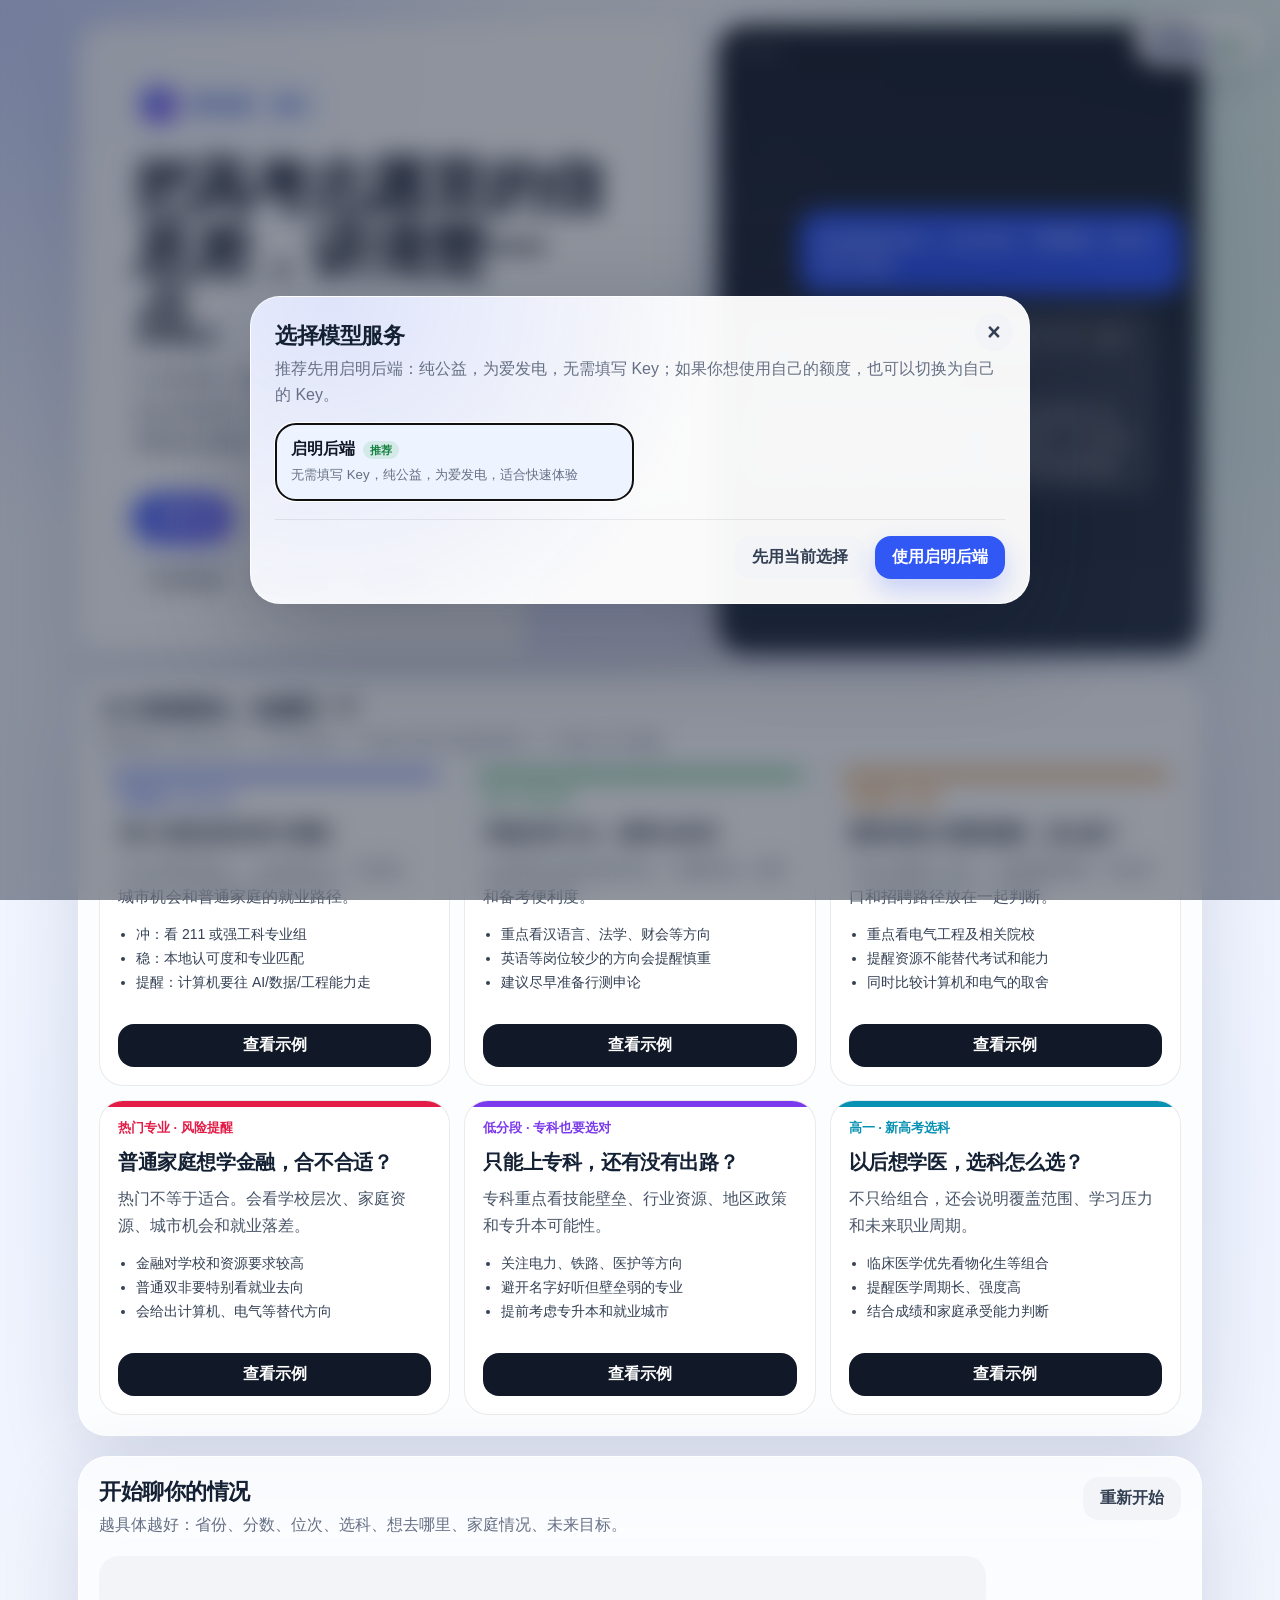
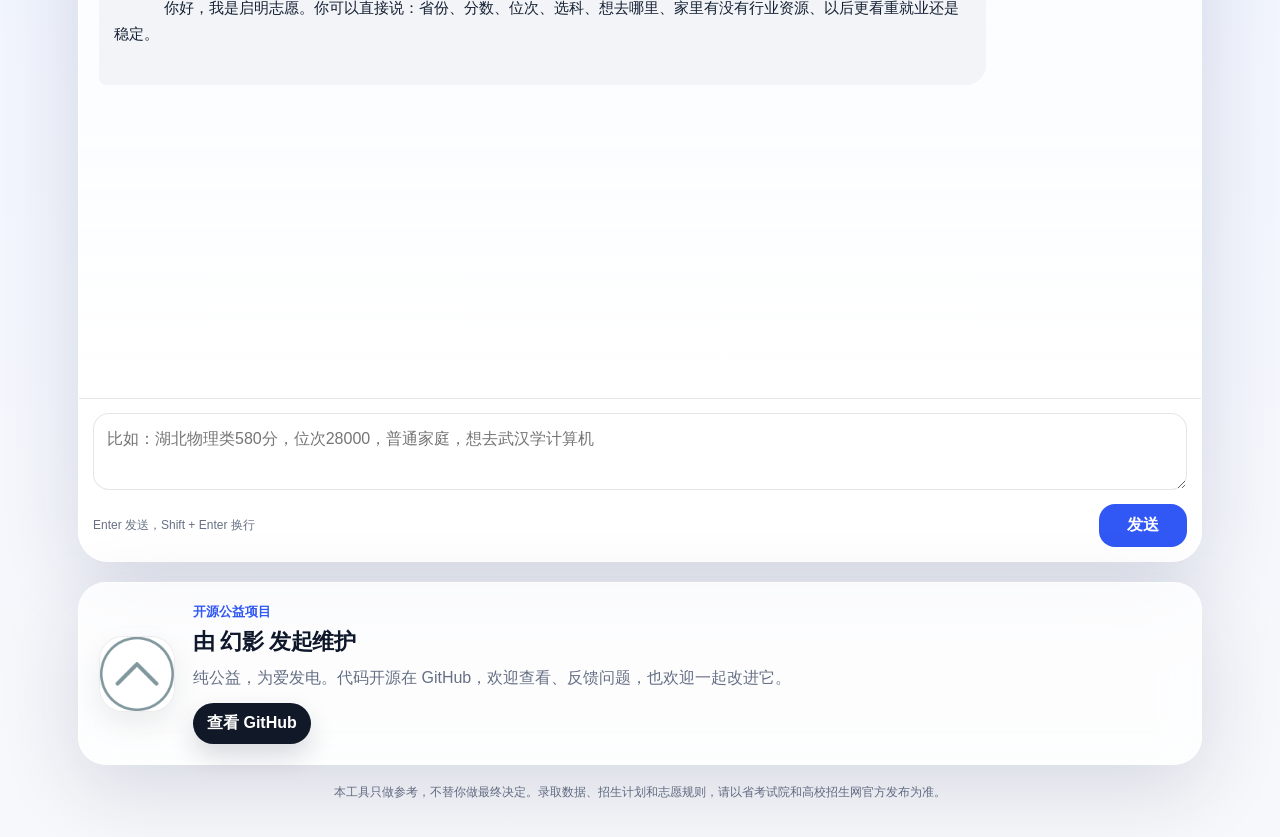
==== commit fb4a0f46: "docs: refocus readme and add project attribution" ====
--- a/web/index.html
+++ b/web/index.html
@@ -4,7 +4,7 @@
   <meta charset="utf-8" />
   <meta name="viewport" content="width=device-width, initial-scale=1" />
   <title>启明志愿</title>
-  <link rel="stylesheet" href="/web/styles.css?v=20260618-mode-layer" />
+  <link rel="stylesheet" href="/web/styles.css?v=20260619-creator-card" />
 </head>
 <body>
   <button type="button" class="mode-entry-button" id="modeEntryButton" aria-haspopup="dialog" aria-controls="modeLayer">
@@ -220,6 +220,16 @@
       </form>
     </section>
 
+    <section class="creator-card" aria-label="开源与维护者">
+      <img src="/web/assets/avatar.png" alt="幻影头像" class="creator-avatar" />
+      <div class="creator-copy">
+        <div class="creator-kicker">开源公益项目</div>
+        <h2>由 幻影 发起维护</h2>
+        <p>纯公益，为爱发电。代码开源在 GitHub，欢迎查看、反馈问题，也欢迎一起改进它。</p>
+        <a href="https://github.com/humertank0/qiming-zhiyuan" target="_blank" rel="noopener noreferrer" class="creator-link">查看 GitHub</a>
+      </div>
+    </section>
+
     <footer>
       本工具只做参考，不替你做最终决定。录取数据、招生计划和志愿规则，请以省考试院和高校招生网官方发布为准。
     </footer>
--- a/web/styles.css
+++ b/web/styles.css
@@ -722,6 +722,62 @@
 body.device-desktop .chat-card { border-radius: 30px; }
 body.device-desktop .messages { background: linear-gradient(180deg, rgba(248, 251, 255, 0.72), rgba(255, 255, 255, 0.92)); }
 
+.creator-card {
+  margin-top: 20px;
+  padding: 20px;
+  display: flex;
+  align-items: center;
+  gap: 18px;
+  background: rgba(255, 255, 255, 0.78);
+  border: 1px solid rgba(255, 255, 255, 0.72);
+  border-radius: var(--radius-xl);
+  box-shadow: var(--shadow);
+  backdrop-filter: blur(18px);
+}
+.creator-avatar {
+  width: 76px;
+  height: 76px;
+  flex: 0 0 auto;
+  border-radius: 24px;
+  object-fit: cover;
+  background: #fff;
+  border: 1px solid rgba(15, 23, 42, 0.08);
+  box-shadow: 0 12px 30px rgba(15, 23, 42, 0.08);
+}
+.creator-copy { min-width: 0; }
+.creator-kicker {
+  color: #3158f5;
+  font-size: 13px;
+  font-weight: 900;
+  margin-bottom: 6px;
+}
+.creator-card h2 {
+  margin: 0 0 7px;
+  color: #0f172a;
+  font-size: 22px;
+  letter-spacing: -0.02em;
+}
+.creator-card p {
+  margin: 0;
+  max-width: 680px;
+  color: var(--muted);
+  line-height: 1.7;
+}
+.creator-link {
+  display: inline-flex;
+  align-items: center;
+  justify-content: center;
+  width: fit-content;
+  margin-top: 12px;
+  border-radius: 999px;
+  padding: 10px 14px;
+  background: #111827;
+  color: #fff;
+  font-weight: 900;
+  box-shadow: 0 12px 26px rgba(15, 23, 42, 0.16);
+}
+.creator-link:hover { background: #1f2937; }
+
 footer { max-width: 720px; margin: 18px auto 0; color: var(--muted); font-size: 12px; line-height: 1.65; text-align: center; }
 
 @media (max-width: 920px) {
@@ -737,6 +793,9 @@
   .lead { font-size: 15px; line-height: 1.75; }
   .mode-tabs, .settings-grid, .case-grid { grid-template-columns: 1fr; }
   .panel-heading, .chat-heading { flex-direction: column; align-items: stretch; }
+  .creator-card { align-items: flex-start; padding: 18px; border-radius: 24px; }
+  .creator-avatar { width: 62px; height: 62px; border-radius: 20px; }
+  .creator-card h2 { font-size: 20px; }
   .case-card { min-height: auto; }
   .messages { min-height: 390px; max-height: 58vh; padding: 16px 14px; }
   .bubble { max-width: 94%; font-size: 15px; }
@@ -766,6 +825,15 @@
 body.device-mobile .case-grid { grid-template-columns: 1fr; }
 body.device-mobile .control-panel,
 body.device-mobile .cases-section { padding: 16px; }
+body.device-mobile .creator-card {
+  flex-direction: column;
+  align-items: flex-start;
+  padding: 16px;
+  border-radius: 22px;
+  box-shadow: 0 16px 44px rgba(25, 38, 78, 0.12);
+}
+body.device-mobile .creator-avatar { width: 64px; height: 64px; border-radius: 20px; }
+body.device-mobile .creator-link { width: 100%; }
 body.device-mobile .panel-heading,
 body.device-mobile .chat-heading { flex-direction: column; align-items: stretch; }
 body.device-mobile .case-card { min-height: auto; padding: 16px; }
